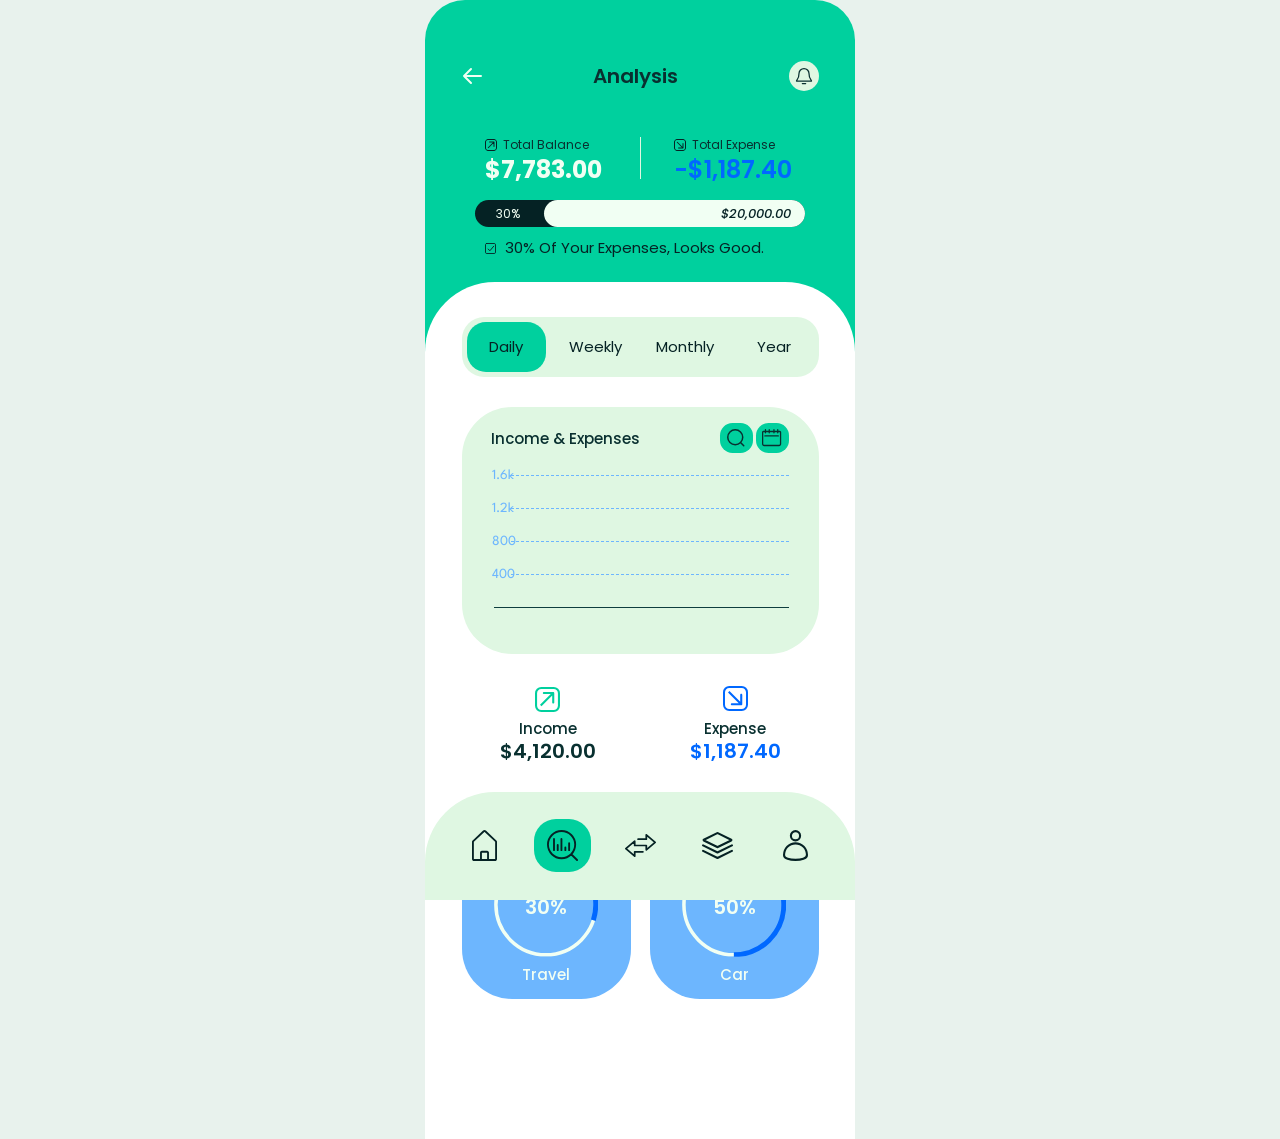
==== daily.html @ 8291c258 "done with my 2 pages" ====
<!doctype html>
<html lang="en">
<head>
  <meta charset="utf-8">
  <meta name="viewport" content="width=device-width, initial-scale=1">
  <meta name="theme-color" content="#00D09E">
  <title>Analysis — Finance Dashboard</title>
  <link rel="preconnect" href="https://fonts.googleapis.com">
  <link rel="preconnect" href="https://fonts.gstatic.com" crossorigin>
  <link href="https://fonts.googleapis.com/css2?family=League+Spartan:wght@400;500;600&family=Poppins:ital,wght@0,400;0,500;0,600;0,700;1,500&display=swap" rel="stylesheet">
  <link rel="stylesheet" href="css/daily.css">
  <script src="js/daily.js" defer></script>
</head>
<body>
  <div class="analysis">
    <header class="analysis-header">
      <div class="topbar">
        <a class="back-link" href="index.html" aria-label="Back">
          <svg viewBox="0 0 19 16" width="19" height="16" aria-hidden="true"><path d="M18 8H1m0 0 7-7M1 8l7 7" fill="none" stroke="currentColor" stroke-width="2" stroke-linecap="round" stroke-linejoin="round"/></svg>
        </a>
        <h1>Analysis</h1>
        <div class="popover-anchor">
          <button class="notification" type="button" aria-label="Notifications" aria-expanded="false" aria-controls="notification-panel" data-popover-trigger="notification-panel">
            <svg viewBox="0 0 24 24" aria-hidden="true"><path d="M18 9a6 6 0 0 0-12 0c0 7-3 7-3 9h18c0-2-3-2-3-9M10 21h4" fill="none" stroke="currentColor" stroke-width="1.5" stroke-linecap="round" stroke-linejoin="round"/></svg>
          </button>
          <section class="popover notification-panel" id="notification-panel" role="dialog" aria-labelledby="notification-title" hidden>
            <div class="popover-head">
              <h2 id="notification-title">Notifications</h2>
              <button class="popover-close" type="button" data-popover-close aria-label="Close notifications">&times;</button>
            </div>
            <p class="empty-state"><strong>You’re all caught up.</strong> There are no new notifications for this demo account.</p>
          </section>
        </div>
      </div>

      <section class="totals" aria-label="Balance and expenses">
        <div class="total-item">
          <p class="total-label"><img src="public/icons/Group 208.svg" alt="" class="tiny-icon"><span>Total Balance</span></p>
          <strong class="total-value balance-value">$7,783.00</strong>
        </div>
        <span class="totals-divider" aria-hidden="true"></span>
        <div class="total-item">
          <p class="total-label"><img src="public/icons/Group 208.svg" alt="" class="tiny-icon tiny-icon--down"><span>Total Expense</span></p>
          <strong class="total-value expense-value">-$1,187.40</strong>
        </div>
      </section>

      <section class="budget" aria-label="Budget progress">
        <div class="budget-track" role="img" aria-label="30% of the $20,000.00 budget used">
          <span class="budget-fill"></span>
          <span class="budget-percent">30%</span>
          <span class="budget-limit">$20,000.00</span>
        </div>
        <p class="budget-note"><img src="public/icons/check.svg" alt="" class="check-icon">30% Of Your Expenses, Looks Good.</p>
      </section>
    </header>

    <main class="panel">
      <div class="period-switch" role="radiogroup" aria-label="Chart period">
        <button type="button" role="radio" aria-checked="true" data-period="daily" class="active">Daily</button>
        <button type="button" role="radio" aria-checked="false" data-period="weekly">Weekly</button>
        <button type="button" role="radio" aria-checked="false" data-period="monthly">Monthly</button>
        <button type="button" role="radio" aria-checked="false" data-period="year">Year</button>
      </div>

      <section class="chart-card" aria-labelledby="chart-title">
        <h2 class="chart-title" id="chart-title">Income &amp; Expenses</h2>
        <p class="sr-only" id="chart-range" aria-live="polite">Daily, Oct 19 – 25, 2026 (demo data)</p>

        <div class="popover-anchor chart-tools">
          <button class="chart-tool" type="button" aria-label="Search chart data" aria-expanded="false" aria-controls="search-panel" data-popover-trigger="search-panel">
            <img src="public/icons/analysis/Vector.svg" alt="" width="18" height="18">
          </button>
          <button class="chart-tool" type="button" aria-label="Choose period and date" aria-expanded="false" aria-controls="calendar-panel" data-popover-trigger="calendar-panel">
            <img src="public/icons/analysis/Vector-1.svg" alt="" width="20" height="18">
          </button>

          <section class="popover chart-popover" id="search-panel" role="dialog" aria-labelledby="search-title" hidden>
            <div class="popover-head">
              <h3 id="search-title">Search chart</h3>
              <button class="popover-close" type="button" data-popover-close aria-label="Close search">&times;</button>
            </div>
            <label class="field-label" for="chart-search">Day, month or amount</label>
            <input class="field" id="chart-search" type="search" placeholder="e.g. Fri or 620" autocomplete="off">
            <ul class="search-results" id="search-results" aria-live="polite"></ul>
            <p class="popover-note">Demo data · not real bank records</p>
          </section>

          <section class="popover chart-popover" id="calendar-panel" role="dialog" aria-labelledby="calendar-title" hidden>
            <form class="calendar-form" novalidate>
              <div class="popover-head">
                <h3 id="calendar-title">Choose date</h3>
                <button class="popover-close" type="button" data-popover-close aria-label="Close date picker">&times;</button>
              </div>
              <fieldset class="period-options">
                <legend class="field-label">Period</legend>
                <label><input type="radio" name="calendar-period" value="daily"><span>Daily</span></label>
                <label><input type="radio" name="calendar-period" value="weekly"><span>Weekly</span></label>
                <label><input type="radio" name="calendar-period" value="monthly"><span>Monthly</span></label>
                <label><input type="radio" name="calendar-period" value="year"><span>Year</span></label>
              </fieldset>
              <label class="field-label" for="calendar-date">Date</label>
              <input class="field" id="calendar-date" type="date" required aria-describedby="calendar-hint calendar-error">
              <p class="popover-note" id="calendar-hint"></p>
              <p class="form-error" id="calendar-error" role="alert"></p>
              <div class="popover-actions">
                <button type="button" class="btn btn-ghost" data-popover-close>Cancel</button>
                <button type="submit" class="btn btn-primary">Apply</button>
              </div>
            </form>
          </section>
        </div>

        <div class="chart">
          <ol class="y-axis" aria-hidden="true">
            <li>1.6k</li><li>1.2k</li><li>800</li><li>400</li>
          </ol>
          <span class="baseline" aria-hidden="true"></span>
          <ul class="chart-groups" id="chart-groups" aria-label="Income and expenses by period">
            <!-- Rendered from the selected dataset in js/daily.js -->
          </ul>
        </div>
      </section>

      <section class="summary" aria-label="Period totals">
        <div class="summary-item">
          <span class="summary-icon">
            <img src="public/icons/analysis/Rectangle 31.svg" alt="" class="summary-frame">
            <img src="public/icons/analysis/Arrow 1.svg" alt="" class="summary-arrow">
          </span>
          <span class="summary-label">Income</span>
          <strong class="summary-value" id="income-total">$4,120.00</strong>
        </div>
        <div class="summary-item summary-item--expense">
          <span class="summary-icon">
            <span class="summary-frame summary-frame--blue" aria-hidden="true"></span>
            <img src="public/icons/analysis/Arrow 1-1.svg" alt="" class="summary-arrow">
          </span>
          <span class="summary-label">Expense</span>
          <strong class="summary-value" id="expense-total">$1,187.40</strong>
        </div>
      </section>

      <section class="targets" aria-labelledby="targets-title">
        <h2 class="targets-title" id="targets-title">My Targets</h2>
        <div class="target-list">
          <button class="target-card" type="button" data-target="travel" aria-haspopup="dialog">
            <svg class="target-ring" viewBox="0 0 104 104" aria-hidden="true">
              <circle class="ring-track" cx="52" cy="52" r="50.08"/>
              <circle class="ring-progress" cx="52" cy="52" r="50.08" pathLength="100" style="--progress: 30"/>
            </svg>
            <span class="target-percent">30%</span>
            <span class="target-name">Travel</span>
          </button>
          <button class="target-card" type="button" data-target="car" aria-haspopup="dialog">
            <svg class="target-ring" viewBox="0 0 104 104" aria-hidden="true">
              <circle class="ring-track" cx="52" cy="52" r="50.08"/>
              <circle class="ring-progress" cx="52" cy="52" r="50.08" pathLength="100" style="--progress: 50"/>
            </svg>
            <span class="target-percent">50%</span>
            <span class="target-name">Car</span>
          </button>
        </div>
      </section>
    </main>

    <nav class="bottom-nav" aria-label="Main navigation">
      <a href="index.html" class="nav-item" aria-label="Home"><img src="public/icons/Vector-7.svg" alt="" width="31" height="31"></a>
      <a href="daily.html" class="nav-item nav-item--active" aria-label="Analysis" aria-current="page"><img src="public/icons/Vector-8.svg" alt="" width="31" height="31"></a>
      <a href="tranact.html" class="nav-item" aria-label="Transactions"><img src="public/icons/Vector-9.svg" alt="" width="31" height="31"></a>
      <a href="categ.html" class="nav-item" aria-label="Categories"><img src="public/icons/Vector-10.svg" alt="" width="31" height="31"></a>
      <a href="prof.html" class="nav-item" aria-label="Profile"><img src="public/icons/Vector-11.svg" alt="" width="31" height="31"></a>
    </nav>

    <dialog class="target-dialog" id="target-dialog" aria-labelledby="target-dialog-title">
      <div class="popover-head">
        <h2 id="target-dialog-title">Target</h2>
        <button class="popover-close" type="button" data-dialog-close aria-label="Close target details">&times;</button>
      </div>
      <div class="dialog-progress" role="progressbar" aria-valuemin="0" aria-valuemax="100" aria-valuenow="0" aria-labelledby="target-dialog-title"><span></span></div>
      <dl class="dialog-stats">
        <div><dt>Progress</dt><dd id="target-progress">0%</dd></div>
        <div><dt>Saved</dt><dd id="target-saved">$0.00</dd></div>
        <div><dt>Goal</dt><dd id="target-goal">$0.00</dd></div>
        <div><dt>Remaining</dt><dd id="target-remaining">$0.00</dd></div>
      </dl>
      <p class="popover-note" id="target-note"></p>
      <div class="popover-actions">
        <button type="button" class="btn btn-primary" data-dialog-close>Close</button>
      </div>
    </dialog>

    <div class="toast" role="status" aria-live="polite" hidden></div>
  </div>
</body>
</html>
---- css/daily.css ----
/* daily.css — styles for daily.html (Analysis / Daily) only */
:root {
  --main-green: #00D09E;
  --panel-green: #F1FFF3;
  --light-green: #DFF7E2;
  --white: #FFFFFF;
  --ink: #052224;
  --icon-ink: #093030;
  --axis-ink: #0E3E3E;
  --blue: #0068FF;
  --light-blue: #6DB6FE;
  --frame-width: 430px;
  --content-width: 357px;
  --ease-out: cubic-bezier(.22, .8, .3, 1);
  --bar-duration: 450ms;
}

* { box-sizing: border-box; }
html { background: #e8f2ed; }
body {
  margin: 0;
  color: var(--ink);
  font-family: "Poppins", sans-serif;
  -webkit-font-smoothing: antialiased;
}
button, a { -webkit-tap-highlight-color: transparent; }
button, input { font: inherit; color: inherit; }
h1, h2, h3, p { margin: 0; }

.sr-only {
  position: absolute;
  width: 1px;
  height: 1px;
  margin: -1px;
  padding: 0;
  overflow: hidden;
  clip: rect(0 0 0 0);
  white-space: nowrap;
  border: 0;
}

.analysis {
  position: relative;
  max-width: var(--frame-width);
  min-height: 100vh;
  margin: 0 auto;
  background: var(--main-green);
  overflow-x: clip;
}
@media (min-width: 431px) {
  .analysis { border-radius: 40px 40px 0 0; }
}

/* ---------- Header (Figma frame 0–282px) ---------- */
.analysis-header {
  position: relative;
  z-index: 2;
  height: 282px;
  padding-top: 61px;
}
.topbar {
  display: grid;
  grid-template-columns: 19px 1fr 30px;
  column-gap: 26px;
  align-items: center;
  height: 30px;
  margin: 0 36px 0 38px;
}
.back-link {
  display: grid;
  place-items: center;
  width: 19px;
  height: 16px;
  color: var(--panel-green);
  border-radius: 6px;
  position: relative;
}
.back-link::after { content: ""; position: absolute; inset: -14px; }
.back-link svg { display: block; overflow: visible; }
.topbar h1 {
  color: var(--icon-ink);
  font-size: 20px;
  font-weight: 600;
  line-height: 22px;
  text-align: center;
  text-transform: capitalize;
}
.notification {
  width: 30px;
  height: 30px;
  padding: 0;
  border: 0;
  display: grid;
  place-items: center;
  border-radius: 25.7px;
  background: var(--light-green);
  color: var(--icon-ink);
  cursor: pointer;
}
.notification svg { width: 20px; height: 20px; }

.totals {
  width: 310px;
  margin: 45px auto 0;
  display: grid;
  grid-template-columns: 155px 1px 1fr;
}
.total-item:last-child { padding-left: 33px; }
.total-label {
  display: flex;
  align-items: center;
  gap: 6px;
  height: 18px;
  color: var(--icon-ink);
  font-size: 12px;
  line-height: 18px;
  white-space: nowrap;
  text-transform: capitalize;
}
.tiny-icon { width: 12px; height: 12px; flex: 0 0 12px; }
.tiny-icon--down { transform: rotate(90deg); }
.total-value {
  display: block;
  margin-top: -2px;
  font-size: 24px;
  line-height: 36px;
  white-space: nowrap;
}
.balance-value { color: var(--panel-green); font-weight: 700; }
.expense-value { color: var(--blue); font-weight: 600; }
.totals-divider {
  width: 1px;
  height: 42px;
  margin-top: 1px;
  background: var(--light-green);
}

.budget { width: 330px; margin: 12px auto 0; }
.budget-track {
  position: relative;
  height: 27px;
  border-radius: 13.5px;
  background: var(--ink);
}
.budget-fill {
  position: absolute;
  inset: 0 0 0 69px;
  border-radius: 13.5px;
  background: var(--panel-green);
}
.budget-percent, .budget-limit {
  position: absolute;
  top: 0;
  height: 27px;
  display: flex;
  align-items: center;
}
.budget-percent { left: 21px; color: var(--panel-green); font-size: 12px; line-height: 18px; }
.budget-limit { right: 14px; font-size: 13px; font-weight: 500; font-style: italic; line-height: 20px; }
.budget-note {
  margin: 10px 0 0 10px;
  display: flex;
  align-items: center;
  gap: 9px;
  font-size: 15px;
  line-height: 22px;
  white-space: nowrap;
  text-transform: capitalize;
}
.check-icon { width: 11px; height: 11px; flex: 0 0 11px; }

/* ---------- White content panel (Figma frame 448) ---------- */
.panel {
  position: relative;
  z-index: 1;
  min-height: calc(100vh - 282px);
  padding: 35px max(16px, calc((100% - var(--content-width)) / 2)) 140px;
  background: var(--white);
  border-radius: 70px 70px 0 0;
}

.period-switch {
  height: 60px;
  display: grid;
  grid-template-columns: repeat(4, minmax(0, 80px));
  justify-content: center;
  align-content: center;
  gap: 10px;
  padding: 0 5px;
  border-radius: 22px;
  background: var(--light-green);
}
.period-switch button {
  height: 50px;
  padding: 0;
  border: 0;
  border-radius: 19px;
  background: transparent;
  color: var(--ink);
  font-size: 15px;
  line-height: 22px;
  cursor: pointer;
}
.period-switch button.active { background: var(--main-green); }

/* ---------- Chart card (357 × 247) ---------- */
.chart-card {
  position: relative;
  z-index: 3;
  height: 247px;
  margin-top: 30px;
  border-radius: 50px;
  background: var(--light-green);
}
.chart-title {
  position: absolute;
  top: 21px;
  left: 29px;
  color: var(--icon-ink);
  font-size: 15px;
  font-weight: 500;
  line-height: 22px;
  text-transform: capitalize;
}
.popover-anchor.chart-tools {
  position: absolute;
  top: 16px;
  right: 30px;
  display: flex;
  gap: 3.74px;
}
.chart-tool {
  width: 32.26px;
  height: 30px;
  padding: 0;
  border: 0;
  display: grid;
  place-items: center;
  border-radius: 12.45px;
  background: var(--main-green);
  cursor: pointer;
}
.chart-tool img { display: block; }

.chart { position: absolute; inset: 0; pointer-events: none; }
.y-axis {
  position: absolute;
  top: 61.5px;
  left: 30px;
  right: 30px;
  margin: 0;
  padding: 0;
  list-style: none;
  display: grid;
  grid-auto-rows: 13px;
  row-gap: 20px;
}
.y-axis li {
  position: relative;
  color: var(--light-blue);
  font-family: "League Spartan", sans-serif;
  font-size: 14px;
  line-height: 13px;
  white-space: nowrap;
}
.y-axis li::after {
  content: "";
  position: absolute;
  top: 6.5px;
  left: 19px;
  right: 0;
  border-top: .5px dashed var(--light-blue);
}
.baseline {
  position: absolute;
  top: 200px;
  left: 32px;
  right: 30px;
  border-top: 1px solid var(--axis-ink);
}
.chart-groups {
  position: absolute;
  top: 68px;
  left: 44.5px;
  right: 25.5px;
  height: 150px;
  margin: 0;
  padding: 0;
  list-style: none;
  display: grid;
  grid-template-columns: repeat(var(--count, 7), minmax(0, 1fr));
}
.chart-group {
  display: grid;
  grid-template-rows: 132px 5px 13px;
  transition: opacity .25s ease;
}
.chart-group.is-dimmed { opacity: .25; }
.bars {
  display: flex;
  align-items: flex-end;
  justify-content: center;
  gap: 6px;
}
.bar {
  width: 6px;
  height: 0;
  border-radius: 31px 31px 0 0;
  transition: height var(--bar-duration) var(--ease-out);
}
.bar--income { background: var(--main-green); }
.bar--expense { background: var(--blue); }
.chart-label {
  grid-row: 3;
  color: var(--axis-ink);
  font-family: "League Spartan", sans-serif;
  font-size: 14px;
  line-height: 13px;
  text-align: center;
  white-space: nowrap;
}
.chart-group.is-selected .chart-label { font-weight: 600; color: var(--blue); }

/* ---------- Income / Expense totals ---------- */
.summary {
  display: flex;
  justify-content: center;
  align-items: flex-end;
  gap: 94px;
  margin-top: 32px;
}
.summary-item {
  min-width: 95px;
  display: flex;
  flex-direction: column;
  align-items: center;
}
.summary-item--expense { min-width: 88px; }
.summary-icon { position: relative; width: 25px; height: 25px; margin-bottom: 5px; }
.summary-item--expense .summary-icon { margin-bottom: 6px; }
.summary-frame { position: absolute; inset: 0; width: 25px; height: 25px; }
/* Same geometry as Rectangle 31.svg (2.08px stroke, 6.25px outer radius), in blue.
   A CSS mask of the SVG is blocked when the page is opened via file://, so draw it with a border. */
.summary-frame--blue {
  border: 2.08333px solid var(--blue);
  border-radius: 6.25px;
}
.summary-arrow { position: absolute; top: 5.2px; left: 5.2px; width: 15px; height: 15px; }
.summary-label {
  color: var(--icon-ink);
  font-size: 15px;
  font-weight: 500;
  line-height: 23px;
  text-transform: capitalize;
}
.summary-value {
  color: var(--icon-ink);
  font-size: 20px;
  font-weight: 600;
  line-height: 22px;
  white-space: nowrap;
}
.summary-item--expense .summary-value { color: var(--blue); }

/* ---------- My Targets ---------- */
.targets { margin-top: 32px; }
.targets-title {
  color: var(--icon-ink);
  font-size: 15px;
  font-weight: 500;
  line-height: 23px;
  text-transform: capitalize;
}
.target-list { display: flex; gap: 19px; margin-top: 15px; }
.target-card {
  position: relative;
  flex: 1 1 0;
  max-width: 169px;
  height: 167px;
  padding: 0;
  border: 0;
  border-radius: 50px;
  background: var(--light-blue);
  color: var(--panel-green);
  cursor: pointer;
}
.target-ring {
  position: absolute;
  top: 21px;
  left: calc(50% - 51.84px);
  width: 103.68px;
  height: 103.68px;
  transform: rotate(-90deg);
}
.ring-track { fill: none; stroke: var(--panel-green); stroke-width: 3.53; }
.ring-progress {
  fill: none;
  stroke: var(--blue);
  stroke-width: 4.94;
  stroke-dasharray: var(--progress) 100;
}
.target-percent, .target-name {
  position: absolute;
  left: 0;
  right: 0;
  text-align: center;
  text-transform: capitalize;
}
.target-percent { top: 64px; font-size: 20px; font-weight: 600; line-height: 22px; }
.target-name { top: 132px; font-size: 15px; font-weight: 500; line-height: 22px; }

/* ---------- Bottom navigation ---------- */
.bottom-nav {
  position: fixed;
  z-index: 20;
  left: 50%;
  bottom: 0;
  width: min(var(--frame-width), 100%);
  height: 108px;
  padding: 18px 44px 19px; /* same geometry as the Home page nav */
  transform: translateX(-50%);
  display: flex;
  align-items: center;
  justify-content: space-between;
  background: var(--light-green);
  border-radius: 70px 70px 0 0;
}
.nav-item {
  position: relative;
  isolation: isolate;
  display: grid;
  place-items: center;
  width: 31px;
  height: 44px;
  border-radius: 22px;
}
.nav-item::after { content: ""; position: absolute; inset: 0 -12px; }
.nav-item img { display: block; width: 31px; height: 31px; object-fit: contain; }
.nav-item--active::before {
  content: "";
  position: absolute;
  z-index: -1;
  top: calc(50% - 26.5px);
  left: calc(50% - 28.5px);
  width: 57px;
  height: 53px;
  border-radius: 22px;
  background: var(--main-green);
}

/* ---------- Popovers, dialog, toast ---------- */
.popover-anchor { position: relative; }
.popover {
  position: absolute;
  z-index: 30;
  width: 264px;
  padding: 16px 18px 18px;
  border-radius: 22px;
  background: var(--white);
  color: var(--ink);
  text-align: left;
  box-shadow: 0 14px 36px rgba(5, 34, 36, .18), 0 0 0 1px rgba(5, 34, 36, .05);
  transform-origin: top right;
  animation: popover-in .2s var(--ease-out);
}
.popover[hidden] { display: none; }
.notification-panel { top: 40px; right: -6px; }
.chart-popover { top: 38px; right: -14px; width: 280px; }
@keyframes popover-in { from { opacity: 0; transform: translateY(-4px) scale(.97); } }

.popover-head {
  display: flex;
  align-items: center;
  justify-content: space-between;
  gap: 12px;
  margin-bottom: 10px;
}
.popover-head h2, .popover-head h3 { font-size: 15px; font-weight: 600; line-height: 22px; color: var(--icon-ink); }
.popover-close {
  width: 30px;
  height: 30px;
  flex: 0 0 30px;
  padding: 0;
  border: 0;
  border-radius: 50%;
  background: var(--light-green);
  color: var(--icon-ink);
  font-size: 20px;
  line-height: 1;
  cursor: pointer;
}
.empty-state { font-size: 13px; line-height: 20px; color: var(--icon-ink); }
.empty-state strong { display: block; font-weight: 600; }
.field-label { display: block; margin: 0 0 6px; padding: 0; font-size: 12px; font-weight: 500; line-height: 18px; color: var(--icon-ink); }
.field {
  width: 100%;
  height: 40px;
  padding: 0 14px;
  border: 1px solid transparent;
  border-radius: 14px;
  background: var(--light-green);
  font-size: 14px;
}
.field:focus { outline: none; border-color: var(--blue); }
.popover-note { margin-top: 10px; font-size: 11px; line-height: 16px; color: #3d5c5c; }
.form-error { min-height: 0; font-size: 12px; line-height: 18px; color: #c2002f; }
.form-error:not(:empty) { margin-top: 6px; }

.search-results { margin: 10px 0 0; padding: 0; list-style: none; max-height: 170px; overflow-y: auto; }
.search-results li + li { margin-top: 4px; }
.search-result {
  width: 100%;
  padding: 8px 10px;
  border: 0;
  border-radius: 12px;
  display: flex;
  justify-content: space-between;
  gap: 8px;
  background: transparent;
  font-size: 12px;
  line-height: 18px;
  text-align: left;
  cursor: pointer;
}
.search-result:hover { background: var(--light-green); }
.search-result b { font-weight: 600; }
.search-result .amounts { white-space: nowrap; }
.search-result .income { color: #007a5c; }
.search-result .expense { color: var(--blue); }
.search-empty { padding: 8px 10px; font-size: 12px; color: #3d5c5c; }

.period-options { display: flex; flex-wrap: wrap; gap: 4px; margin: 0 0 12px; padding: 0; border: 0; }
.period-options legend { width: 100%; }
.period-options label { cursor: pointer; }
.period-options input { position: absolute; opacity: 0; pointer-events: none; }
.period-options span {
  display: block;
  padding: 6px 8px;
  border-radius: 12px;
  background: var(--light-green);
  font-size: 12px;
  line-height: 18px;
}
.period-options input:checked + span { background: var(--main-green); font-weight: 500; }
.period-options input:focus-visible + span { outline: 2px solid var(--blue); outline-offset: 2px; }

.popover-actions { display: flex; justify-content: flex-end; gap: 8px; margin-top: 14px; }
.btn {
  height: 36px;
  padding: 0 16px;
  border: 0;
  border-radius: 14px;
  font-size: 13px;
  font-weight: 500;
  cursor: pointer;
}
.btn-primary { background: var(--main-green); color: var(--ink); }
.btn-ghost { background: var(--light-green); color: var(--icon-ink); }

.target-dialog {
  width: min(340px, calc(100% - 32px));
  padding: 18px 20px 20px;
  border: 0;
  border-radius: 28px;
  color: var(--ink);
  box-shadow: 0 20px 50px rgba(5, 34, 36, .25);
}
.target-dialog::backdrop { background: rgba(5, 34, 36, .35); }
.target-dialog[open] { animation: popover-in .22s var(--ease-out); }
.dialog-progress { height: 12px; border-radius: 6px; background: var(--light-green); overflow: hidden; }
.dialog-progress span {
  display: block;
  width: var(--value, 0%);
  height: 100%;
  border-radius: 6px;
  background: var(--blue);
  transition: width .5s var(--ease-out);
}
.dialog-stats { display: grid; grid-template-columns: 1fr 1fr; gap: 10px; margin: 14px 0 0; }
.dialog-stats div { padding: 10px 12px; border-radius: 16px; background: var(--light-green); }
.dialog-stats dt { font-size: 11px; line-height: 16px; color: #3d5c5c; }
.dialog-stats dd { margin: 0; font-size: 15px; font-weight: 600; line-height: 22px; color: var(--icon-ink); }

.toast {
  position: fixed;
  z-index: 25;
  left: 50%;
  bottom: 118px;
  width: min(382px, calc(100% - 32px));
  padding: 12px 16px;
  border-radius: 16px;
  background: var(--ink);
  color: var(--panel-green);
  font-size: 12px;
  line-height: 1.45;
  box-shadow: 0 8px 22px rgba(5, 34, 36, .18);
  opacity: 0;
  transform: translate(-50%, 8px);
  pointer-events: none;
  transition: opacity .2s ease, transform .2s ease;
}
.toast[hidden] { display: none; }
.toast.is-visible { opacity: 1; transform: translate(-50%, 0); }

/* ---------- Interaction states ---------- */
.notification, .chart-tool, .period-switch button, .target-card, .popover-close, .btn, .search-result, .nav-item, .back-link {
  transition: transform .15s ease, filter .15s ease, background-color .2s ease;
}
.notification:hover, .chart-tool:hover, .popover-close:hover, .btn:hover, .target-card:hover, .nav-item:hover { filter: brightness(.95); }
.period-switch button:not(.active):hover { background: rgba(0, 208, 158, .18); }
.back-link:hover { transform: translateX(-2px); }
.notification:active, .chart-tool:active, .period-switch button:active, .target-card:active,
.popover-close:active, .btn:active, .nav-item:active, .back-link:active { transform: scale(.95); }
.notification[aria-expanded="true"], .chart-tool[aria-expanded="true"] { box-shadow: inset 0 0 0 1.5px var(--icon-ink); }
:focus-visible { outline: 2px solid var(--blue); outline-offset: 3px; }
.target-card:focus-visible { outline-color: var(--ink); }
.back-link:focus-visible { outline-color: var(--panel-green); }

/* ---------- Narrow phones ---------- */
@media (max-width: 400px) {
  .topbar { margin-inline: 20px; column-gap: 16px; }
  .totals { width: calc(100% - 40px); grid-template-columns: 1fr 1px 1fr; }
  .total-item:first-child { padding-right: 12px; }
  .total-item:last-child { padding-left: 18px; }
  .total-value { font-size: 21px; }
  .budget { width: calc(100% - 40px); }
  .budget-note { margin-left: 0; font-size: 13px; }
  .period-switch { gap: 4px; }
  .summary { gap: 40px; }
  .target-list { gap: 12px; }
}
@media (max-width: 380px) {
  .bottom-nav { padding-left: 32px; padding-right: 32px; }
}
@media (max-width: 360px) {
  .chart-title { left: 22px; font-size: 14px; }
  .chart-tools { right: 20px; }
  .y-axis { left: 18px; right: 18px; }
  .baseline { left: 20px; right: 18px; }
  .chart-groups { left: 34px; right: 14px; }
}

@media (prefers-reduced-motion: reduce) {
  :root { --bar-duration: 0ms; }
  .popover, .target-dialog[open] { animation: none; }
  .chart-group, .bar, .dialog-progress span, .toast,
  .notification, .chart-tool, .period-switch button, .target-card, .popover-close, .btn, .search-result, .nav-item, .back-link {
    transition: none;
  }
}
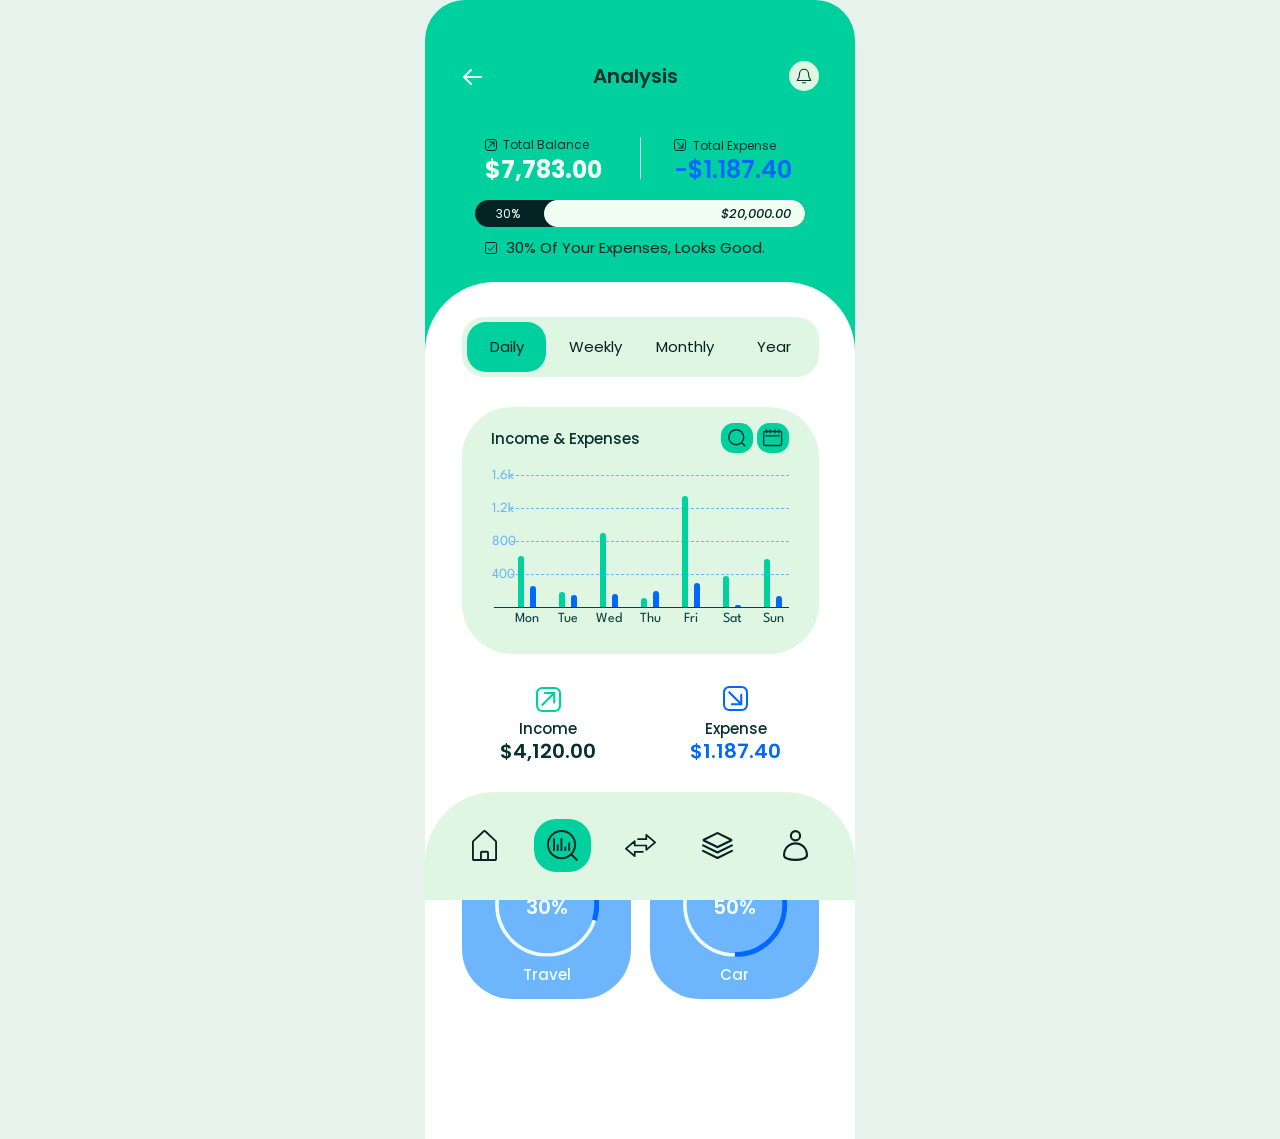
==== commit 68237f7d: "Add Transactions and Categories pages, update Analysis - tranact.html: transaction list with income/" ====
--- a/daily.html
+++ b/daily.html
@@ -9,7 +9,7 @@
   <link rel="preconnect" href="https://fonts.gstatic.com" crossorigin>
   <link href="https://fonts.googleapis.com/css2?family=League+Spartan:wght@400;500;600&family=Poppins:ital,wght@0,400;0,500;0,600;0,700;1,500&display=swap" rel="stylesheet">
   <link rel="stylesheet" href="css/daily.css">
-  <script src="js/daily.js" defer></script>
+  <script src="JS/daily.js" defer></script>
 </head>
 <body>
   <div class="analysis">
@@ -41,7 +41,7 @@
         <span class="totals-divider" aria-hidden="true"></span>
         <div class="total-item">
           <p class="total-label"><img src="public/icons/Group 208.svg" alt="" class="tiny-icon tiny-icon--down"><span>Total Expense</span></p>
-          <strong class="total-value expense-value">-$1,187.40</strong>
+          <strong class="total-value expense-value">-$1.187.40</strong>
         </div>
       </section>
 
@@ -137,7 +137,7 @@
             <img src="public/icons/analysis/Arrow 1-1.svg" alt="" class="summary-arrow">
           </span>
           <span class="summary-label">Expense</span>
-          <strong class="summary-value" id="expense-total">$1,187.40</strong>
+          <strong class="summary-value" id="expense-total">$1.187.40</strong>
         </div>
       </section>
 
--- a/css/daily.css
+++ b/css/daily.css
@@ -74,6 +74,7 @@
   color: var(--panel-green);
   border-radius: 6px;
   position: relative;
+  top: 1px; /* Figma: arrow at y 69 */
 }
 .back-link::after { content: ""; position: absolute; inset: -14px; }
 .back-link svg { display: block; overflow: visible; }
@@ -97,7 +98,7 @@
   color: var(--icon-ink);
   cursor: pointer;
 }
-.notification svg { width: 20px; height: 20px; }
+.notification svg { width: 18px; height: 18px; } /* same glyph size as Home */
 
 .totals {
   width: 310px;
@@ -119,6 +120,8 @@
 }
 .tiny-icon { width: 12px; height: 12px; flex: 0 0 12px; }
 .tiny-icon--down { transform: rotate(90deg); }
+.total-item:last-child .total-label { gap: 7px; }
+.total-item:last-child .total-label span { position: relative; top: 1px; } /* Figma: label at y 137 */
 .total-value {
   display: block;
   margin-top: -2px;
@@ -167,14 +170,15 @@
   white-space: nowrap;
   text-transform: capitalize;
 }
-.check-icon { width: 11px; height: 11px; flex: 0 0 11px; }
+.check-icon { width: 12px; height: 12px; flex: 0 0 12px; margin-left: -0.5px; } /* check.svg is 12px incl. stroke, as on Home */
 
 /* ---------- White content panel (Figma frame 448) ---------- */
 .panel {
   position: relative;
   z-index: 1;
   min-height: calc(100vh - 282px);
-  padding: 35px max(16px, calc((100% - var(--content-width)) / 2)) 140px;
+  /* Figma content column is x 37–394 (centring 357px in 430px would give 36.5) */
+  padding: 35px max(16px, calc((100% - var(--content-width)) / 2 - .5px)) 140px max(16px, calc((100% - var(--content-width)) / 2 + .5px));
   background: var(--white);
   border-radius: 70px 70px 0 0;
 }
